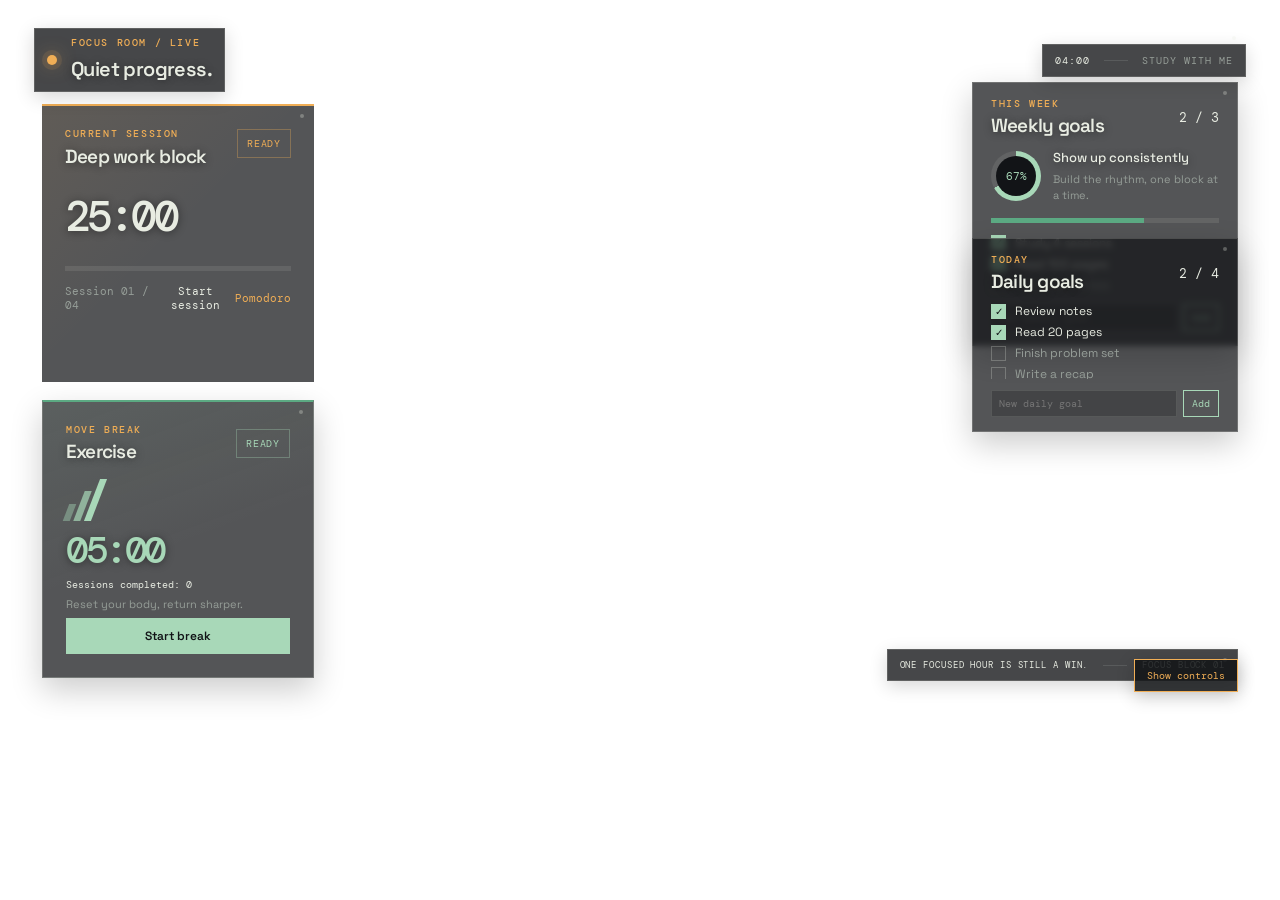
==== index.html @ 74abcd3d "Add stream overlay and EC2 deployment" ====
<!doctype html>
<html lang="en">
<head>
  <meta charset="UTF-8">
  <meta name="viewport" content="width=device-width, initial-scale=1.0">
  <meta name="theme-color" content="#121417">
  <title>Focus Room Overlay</title>
  <link rel="preconnect" href="https://fonts.googleapis.com">
  <link rel="preconnect" href="https://fonts.gstatic.com" crossorigin>
  <link href="https://fonts.googleapis.com/css2?family=DM+Mono:wght@400;500&family=Space+Grotesk:wght@400;500;600;700&display=swap" rel="stylesheet">
  <link rel="stylesheet" href="styles.css">
</head>
<body>
  <main class="overlay-shell">
    <div class="grid-glow" aria-hidden="true"></div>
    <header class="topbar widget" data-widget="topbar">
      <div class="brand-lockup">
        <span class="live-dot"></span>
        <div>
          <p class="eyebrow">FOCUS ROOM / LIVE</p>
          <h1>Quiet progress.</h1>
        </div>
      </div>
      <div class="topbar-meta">
        <span id="clock">00:00</span>
        <span class="meta-divider"></span>
        <span>STUDY WITH ME</span>
      </div>
    </header>

    <section class="layout" aria-label="Stream overlay">
      <div class="main-column">
        <section class="timer-panel panel-accent widget" data-widget="study" aria-labelledby="study-heading">
          <div class="panel-heading">
            <div>
              <p class="eyebrow">CURRENT SESSION</p>
              <h2 id="study-heading">Deep work block</h2>
            </div>
            <span class="status-chip" id="studyStatus">READY</span>
          </div>
          <div class="study-timer" id="studyTimer">25:00</div>
          <div class="timer-progress"><span id="studyProgress"></span></div>
          <div class="timer-footer">
            <span id="sessionLabel">Session 01 / 04</span>
            <button class="timer-action" id="studyButton" type="button">Start session</button>
            <span id="sessionMode">Pomodoro</span>
          </div>
        </section>

        <section class="goals-grid">
          <article class="goal-panel panel widget" data-widget="weekly" aria-labelledby="week-heading">
            <div class="panel-heading compact">
              <div>
                <p class="eyebrow">THIS WEEK</p>
                <h2 id="week-heading">Weekly goals</h2>
              </div>
              <span class="goal-count" id="weekCount">3 / 6</span>
            </div>
            <div class="goal-ring-row">
              <div class="goal-ring" id="weekRing"><span id="weekPercent">50%</span></div>
              <div class="goal-copy">
                <strong>Show up consistently</strong>
                <span>Build the rhythm, one block at a time.</span>
              </div>
            </div>
            <div class="mini-progress"><span id="weekProgress"></span></div>
            <div class="weekly-list" id="weeklyList">
              <div class="goal-item complete" role="button" tabindex="0"><span class="checkmark">&#10003;</span><span>Study 4 sessions</span></div>
              <div class="goal-item complete" role="button" tabindex="0"><span class="checkmark">&#10003;</span><span>Read 100 pages</span></div>
              <div class="goal-item" role="button" tabindex="0"><span class="checkmark"></span><span>Exercise 3 times</span></div>
            </div>
            <div class="add-goal-row">
              <input id="weeklyGoalInput" type="text" maxlength="30" placeholder="New weekly goal" aria-label="New weekly goal">
              <button id="addWeeklyGoal" type="button">Add</button>
            </div>
          </article>

          <article class="goal-panel panel widget" data-widget="daily" aria-labelledby="day-heading">
            <div class="panel-heading compact">
              <div>
                <p class="eyebrow">TODAY</p>
                <h2 id="day-heading">Daily goals</h2>
              </div>
              <span class="goal-count" id="dayCount">2 / 4</span>
            </div>
            <div class="daily-list" id="dailyList">
              <div class="goal-item complete" role="button" tabindex="0" data-goal="0"><span class="checkmark">&#10003;</span><span>Review notes</span></div>
              <div class="goal-item complete" role="button" tabindex="0" data-goal="1"><span class="checkmark">&#10003;</span><span>Read 20 pages</span></div>
              <div class="goal-item" role="button" tabindex="0" data-goal="2"><span class="checkmark"></span><span>Finish problem set</span></div>
              <div class="goal-item" role="button" tabindex="0" data-goal="3"><span class="checkmark"></span><span>Write a recap</span></div>
            </div>
            <div class="add-goal-row">
              <input id="dailyGoalInput" type="text" maxlength="30" placeholder="New daily goal" aria-label="New daily goal">
              <button id="addDailyGoal" type="button">Add</button>
            </div>
          </article>
        </section>
      </div>

      <aside class="side-column">
        <section class="exercise-panel panel widget" id="exercisePanel" data-widget="exercise" aria-labelledby="exercise-heading">
          <div class="panel-heading compact">
            <div>
              <p class="eyebrow">MOVE BREAK</p>
              <h2 id="exercise-heading">Exercise</h2>
            </div>
            <span class="status-chip mint" id="exerciseStatus">READY</span>
          </div>
          <div class="exercise-icon" aria-hidden="true"><span></span><span></span><span></span></div>
          <div class="exercise-time" id="exerciseTimer">05:00</div>
          <span class="exercise-sessions" id="exerciseSessions">Sessions completed: 0</span>
          <p class="exercise-note">Reset your body, return sharper.</p>
          <button class="primary-button" id="exerciseButton" type="button">Start break</button>
        </section>

        <section class="controls-panel panel widget is-hidden" id="controlsPanel" data-widget="controls" aria-label="Overlay controls">
          <div class="controls-heading">
            <p class="eyebrow">OVERLAY CONTROLS</p>
            <span class="key-hint">LOCAL ONLY</span>
          </div>
          <div class="duration-row">
            <label for="studyMinutes">Focus minutes</label>
            <input id="studyMinutes" type="number" min="1" max="180" value="25" aria-label="Focus minutes">
            <button id="applyStudyMinutes" type="button">Apply</button>
          </div>
          <div class="duration-row">
            <label for="sessionTotal">Total sessions</label>
            <input id="sessionTotal" type="number" min="1" max="24" value="4" aria-label="Total study sessions">
            <button id="applySessionTotal" type="button">Apply</button>
          </div>
          <div class="control-row"><span>Study session</span><button class="toggle on" id="studyToggle" type="button" aria-label="Toggle study session" aria-pressed="true"><span></span></button></div>
          <div class="control-row"><span>Weekly goals</span><button class="toggle on" id="weekToggle" type="button" aria-label="Toggle weekly goals" aria-pressed="true"><span></span></button></div>
          <div class="control-row"><span>Daily goals</span><button class="toggle on" id="dayToggle" type="button" aria-label="Toggle daily goals" aria-pressed="true"><span></span></button></div>
          <div class="control-row"><span>Exercise counter</span><button class="toggle on" id="exerciseToggle" type="button" aria-label="Toggle exercise counter" aria-pressed="true"><span></span></button></div>
          <button class="brb-button" id="brbButton" type="button">Show Be Right Back</button>
        </section>
      </aside>
    </section>

    <footer class="footer-bar widget" data-widget="footer">
      <span>ONE FOCUSED HOUR IS STILL A WIN.</span>
      <span class="footer-rule"></span>
      <span id="footerSession">FOCUS BLOCK 01</span>
    </footer>

    <button class="show-all-button" id="controlsButton" type="button" aria-expanded="false">Show controls</button>

    <section class="brb-overlay is-hidden" id="brbOverlay" aria-label="Be right back screen" aria-hidden="true">
      <div class="brb-mark" aria-hidden="true"><span></span><span></span><span></span></div>
      <p class="eyebrow">FOCUS ROOM / PAUSED</p>
      <h2>Be right back</h2>
      <p class="brb-caption">The next focus block starts soon.</p>
      <button class="brb-dismiss" id="brbDismiss" type="button">Return to stream</button>
    </section>
  </main>
  <script src="script.js"></script>
</body>
</html>
---- styles.css ----
:root {
  --ink: #121417;
  --panel: rgba(27, 31, 32, 0.92);
  --panel-soft: rgba(31, 36, 36, 0.72);
  --line: rgba(218, 225, 213, 0.13);
  --muted: #969e98;
  --paper: #e8ece2;
  --amber: #f0ae56;
  --amber-deep: #bd7733;
  --mint: #a8d8b8;
  --mint-deep: #5caa83;
  --mono: "DM Mono", Consolas, monospace;
  --display: "Space Grotesk", "Trebuchet MS", sans-serif;
}

* { box-sizing: border-box; }

body {
  margin: 0;
  width: 100vw;
  height: 100vh;
  overflow: hidden;
  background: transparent;
  color: var(--paper);
  font-family: var(--display);
}

button { font: inherit; }

.overlay-shell {
  position: relative;
  width: 1280px;
  height: 720px;
  overflow: hidden;
  padding: 0;
  transform-origin: top left;
}

.grid-glow {
  display: none;
}

.topbar, .layout, .footer-bar { z-index: 1; }
.topbar, .footer-bar, .panel-heading, .timer-footer, .controls-heading, .control-row { display: flex; align-items: center; justify-content: space-between; }

.widget { position: absolute; touch-action: none; cursor: grab; }
.widget:active { cursor: grabbing; }
.widget.dragging { z-index: 10; opacity: 0.86; }
.widget::after { position: absolute; top: 8px; right: 10px; width: 4px; height: 4px; border-radius: 50%; background: currentColor; opacity: 0.3; content: ""; pointer-events: none; }

.brand-lockup, .topbar-meta, .footer-bar { padding: 9px 12px; border: 1px solid rgba(232,236,226,0.16); background: rgba(18,20,23,0.78); box-shadow: 0 5px 18px rgba(0,0,0,0.16); }
.brand-lockup { display: flex; align-items: center; gap: 14px; }
.live-dot { width: 10px; height: 10px; border-radius: 50%; background: var(--amber); box-shadow: 0 0 0 5px rgba(240,174,86,0.11), 0 0 18px rgba(240,174,86,0.55); }
.eyebrow { margin: 0 0 8px; color: var(--amber); font: 500 10px/1 var(--mono); letter-spacing: 0.16em; }
h1, h2, p { margin: 0; }
h1 { font-size: 20px; letter-spacing: -0.03em; font-weight: 600; }
.topbar-meta { display: flex; align-items: center; gap: 14px; color: var(--muted); font: 10px var(--mono); letter-spacing: 0.1em; }
.topbar-meta #clock { color: var(--paper); }
.meta-divider, .footer-rule { width: 24px; height: 1px; background: var(--line); }

.topbar { top: 28px; left: 34px; right: 34px; }
.layout { position: static; }
.main-column, .side-column { display: contents; }
.panel { border: 1px solid rgba(232,236,226,0.2); background: rgba(18, 20, 23, 0.72); box-shadow: 0 12px 30px rgba(0,0,0,0.2); backdrop-filter: blur(3px); }
.timer-panel { top: 104px; left: 42px; width: 272px; height: 278px; padding: 23px; border-top: 2px solid var(--amber); background: linear-gradient(135deg, rgba(240,174,86,0.08), transparent 48%), rgba(18,20,23,0.72); }
.panel-heading { align-items: flex-start; }
h2 { font-size: 19px; line-height: 1; font-weight: 600; letter-spacing: -0.04em; }
.status-chip, .key-hint { padding: 7px 9px; border: 1px solid rgba(240,174,86,0.32); color: var(--amber); font: 10px var(--mono); letter-spacing: 0.08em; }
.status-chip.mint { border-color: rgba(168,216,184,0.32); color: var(--mint); }
.study-timer { margin-top: 29px; color: var(--paper); font: 500 43px/1 var(--mono); letter-spacing: -0.09em; }
.timer-progress, .mini-progress { height: 5px; overflow: hidden; background: rgba(232,236,226,0.1); }
.timer-progress { margin-top: 28px; }
.timer-progress span, .mini-progress span { display: block; height: 100%; width: 0; background: linear-gradient(90deg, var(--amber-deep), var(--amber)); transition: width 0.3s ease; }
.timer-footer { margin-top: 13px; color: var(--muted); font: 11px var(--mono); }
.timer-footer span:last-child { color: var(--amber); }
.timer-action { padding: 0; border: 0; color: var(--paper); background: none; font: 11px var(--mono); cursor: pointer; }
.timer-action:hover { color: var(--amber); }

.goals-grid { display: contents; }
.goal-panel { right: 42px; width: 266px; min-height: 145px; padding: 16px 18px 14px; }
.goal-panel[data-widget="weekly"] { top: 82px; }
.goal-panel[data-widget="daily"] { top: 238px; }
.compact { align-items: center; }
.compact .eyebrow { margin-bottom: 7px; }
.goal-count { color: var(--paper); font: 13px var(--mono); }
.goal-ring-row { display: flex; align-items: center; gap: 12px; margin-top: 14px; }
.goal-ring { display: grid; width: 50px; height: 50px; flex: 0 0 50px; place-items: center; border-radius: 50%; background: conic-gradient(var(--mint) 0 50%, rgba(232,236,226,0.09) 50% 100%); }
.goal-ring::after { position: absolute; width: 40px; height: 40px; border-radius: 50%; background: var(--ink); content: ""; }
.goal-ring span { z-index: 1; color: var(--mint); font: 11px var(--mono); }
.goal-copy { display: grid; gap: 6px; }
.goal-copy strong { font-size: 13px; font-weight: 500; }
.widget h1, .widget h2, .widget strong, .widget .study-timer, .widget .exercise-time { text-shadow: 0 1px 8px rgba(0,0,0,0.45); }
.goal-copy span, .exercise-note { color: var(--muted); font-size: 11px; line-height: 1.45; }
.mini-progress { margin-top: 14px; }
.mini-progress span { width: 50%; background: var(--mint-deep); }
.weekly-list, .daily-list { max-height: 76px; overflow-y: auto; padding-right: 5px; scrollbar-color: rgba(168,216,184,0.65) rgba(232,236,226,0.08); scrollbar-width: thin; }
.weekly-list { display: grid; gap: 5px; margin-top: 12px; }
.add-goal-row { display: flex; gap: 6px; margin-top: 11px; }
.add-goal-row input { min-width: 0; flex: 1; padding: 6px 7px; border: 1px solid var(--line); outline: none; color: var(--paper); background: rgba(0,0,0,0.2); font: 10px var(--mono); }
.add-goal-row input:focus { border-color: var(--mint); }
.add-goal-row button { padding: 6px 8px; border: 1px solid var(--mint); color: var(--mint); background: transparent; font: 10px var(--mono); cursor: pointer; }
.add-goal-row button:hover { color: var(--ink); background: var(--mint); }
.daily-list { display: grid; gap: 5px; margin-top: 12px; }
.goal-item { display: flex; align-items: center; gap: 9px; padding: 0; border: 0; color: var(--muted); background: none; font-size: 12px; text-align: left; cursor: pointer; }
.goal-item:hover { color: var(--paper); }
.delete-goal { margin-left: auto; padding: 0 2px; border: 0; color: var(--muted); background: transparent; font: 14px/1 var(--mono); cursor: pointer; opacity: 0; }
.goal-item:hover .delete-goal, .delete-goal:focus { opacity: 1; }
.delete-goal:hover { color: var(--amber); }
.checkmark { display: grid; width: 15px; height: 15px; place-items: center; border: 1px solid rgba(232,236,226,0.25); color: var(--ink); font-size: 10px; }
.goal-item.complete { color: var(--paper); }
.goal-item.complete .checkmark { border-color: var(--mint); background: var(--mint); }

.exercise-panel { top: 400px; left: 42px; width: 272px; height: 278px; display: flex; flex-direction: column; overflow: hidden; padding: 23px; border-top: 2px solid var(--mint-deep); background: linear-gradient(160deg, rgba(168,216,184,0.08), transparent 52%), rgba(18,20,23,0.72); }
.exercise-icon { display: flex; align-items: flex-end; gap: 6px; height: 42px; margin-top: 18px; }
.exercise-icon span { display: block; width: 7px; background: var(--mint); transform: skew(-21deg); }
.exercise-icon span:nth-child(1) { height: 17px; opacity: 0.42; }
.exercise-icon span:nth-child(2) { height: 30px; opacity: 0.7; }
.exercise-icon span:nth-child(3) { height: 42px; }
.exercise-time { margin-top: 10px; color: var(--mint); font: 500 38px/1 var(--mono); letter-spacing: -0.09em; }
.exercise-sessions { display: block; margin-top: 9px; color: var(--paper); font: 10px var(--mono); }
.exercise-note { margin-top: 6px; }
.primary-button { width: 100%; margin-top: auto; padding: 9px; border: 1px solid var(--mint); color: var(--ink); background: var(--mint); font-size: 12px; font-weight: 600; cursor: pointer; transition: background 0.2s, color 0.2s; }
.primary-button:hover { background: transparent; color: var(--mint); }

.controls-panel { right: 42px; bottom: 112px; width: 272px; max-height: 310px; overflow-y: auto; padding: 17px 20px; scrollbar-color: rgba(240,174,86,0.65) rgba(232,236,226,0.08); scrollbar-width: thin; }
.controls-heading { margin-bottom: 13px; }
.key-hint { padding: 4px 6px; border-color: var(--line); color: var(--muted); font-size: 8px; }
.duration-row { display: grid; grid-template-columns: 1fr 48px 45px; align-items: center; gap: 6px; margin-bottom: 8px; color: var(--muted); font-size: 11px; }
.duration-row input { width: 48px; padding: 5px 4px; border: 1px solid var(--line); outline: none; color: var(--paper); background: rgba(0,0,0,0.2); font: 10px var(--mono); text-align: center; }
.duration-row input:focus { border-color: var(--amber); }
.duration-row button { padding: 5px 3px; border: 1px solid var(--amber); color: var(--amber); background: transparent; font: 9px var(--mono); cursor: pointer; }
.duration-row button:hover { color: var(--ink); background: var(--amber); }
.control-row { min-height: 33px; border-top: 1px solid rgba(232,236,226,0.07); color: var(--muted); font-size: 11px; }
.brb-button { width: 100%; margin-top: 13px; padding: 9px 10px; border: 1px solid var(--amber); color: var(--amber); background: transparent; font: 10px var(--mono); letter-spacing: 0.04em; cursor: pointer; }
.brb-button:hover { color: var(--ink); background: var(--amber); }
.toggle { position: relative; width: 29px; height: 16px; padding: 2px; border: 1px solid var(--line); border-radius: 20px; background: transparent; cursor: pointer; }
.toggle span { display: block; width: 10px; height: 10px; border-radius: 50%; background: var(--muted); transition: transform 0.2s, background 0.2s; }
.toggle.on { border-color: var(--amber); }
.toggle.on span { background: var(--amber); transform: translateX(13px); }

.footer-bar { right: 42px; bottom: 39px; color: var(--paper); font: 9px var(--mono); letter-spacing: 0.1em; }
.footer-bar .footer-rule { flex: 1; max-width: 180px; margin: 0 15px; }
.show-all-button { position: absolute; right: 42px; bottom: 28px; z-index: 20; padding: 9px 12px; border: 1px solid var(--amber); color: var(--amber); background: rgba(18,20,23,0.86); box-shadow: 0 5px 18px rgba(0,0,0,0.2); font: 10px var(--mono); cursor: pointer; }
.show-all-button:hover { color: var(--ink); background: var(--amber); }

.brb-overlay { position: absolute; inset: 0; z-index: 50; display: grid; place-items: center; align-content: center; background: #121417; color: var(--paper); text-align: center; }
.brb-overlay::before { position: absolute; inset: 34px; border: 1px solid rgba(232,236,226,0.14); content: ""; }
.brb-overlay .eyebrow, .brb-overlay h2, .brb-overlay .brb-caption, .brb-overlay button, .brb-mark { position: relative; z-index: 1; }
.brb-overlay h2 { margin: 10px 0 12px; color: var(--paper); font-size: 64px; letter-spacing: -0.06em; }
.brb-caption { color: var(--muted); font-size: 13px; }
.brb-mark { display: flex; align-items: flex-end; gap: 7px; height: 46px; margin-bottom: 22px; }
.brb-mark span { width: 8px; background: var(--amber); transform: skew(-20deg); }
.brb-mark span:nth-child(1) { height: 20px; opacity: 0.45; }
.brb-mark span:nth-child(2) { height: 33px; opacity: 0.7; }
.brb-mark span:nth-child(3) { height: 46px; }
.brb-dismiss { margin-top: 28px; padding: 11px 18px; border: 1px solid var(--amber); color: var(--ink); background: var(--amber); font: 11px var(--mono); cursor: pointer; }
.brb-dismiss:hover { color: var(--amber); background: transparent; }

.is-hidden { display: none !important; }
@media (max-width: 900px) {
  .overlay-shell { transform-origin: top left; }
}
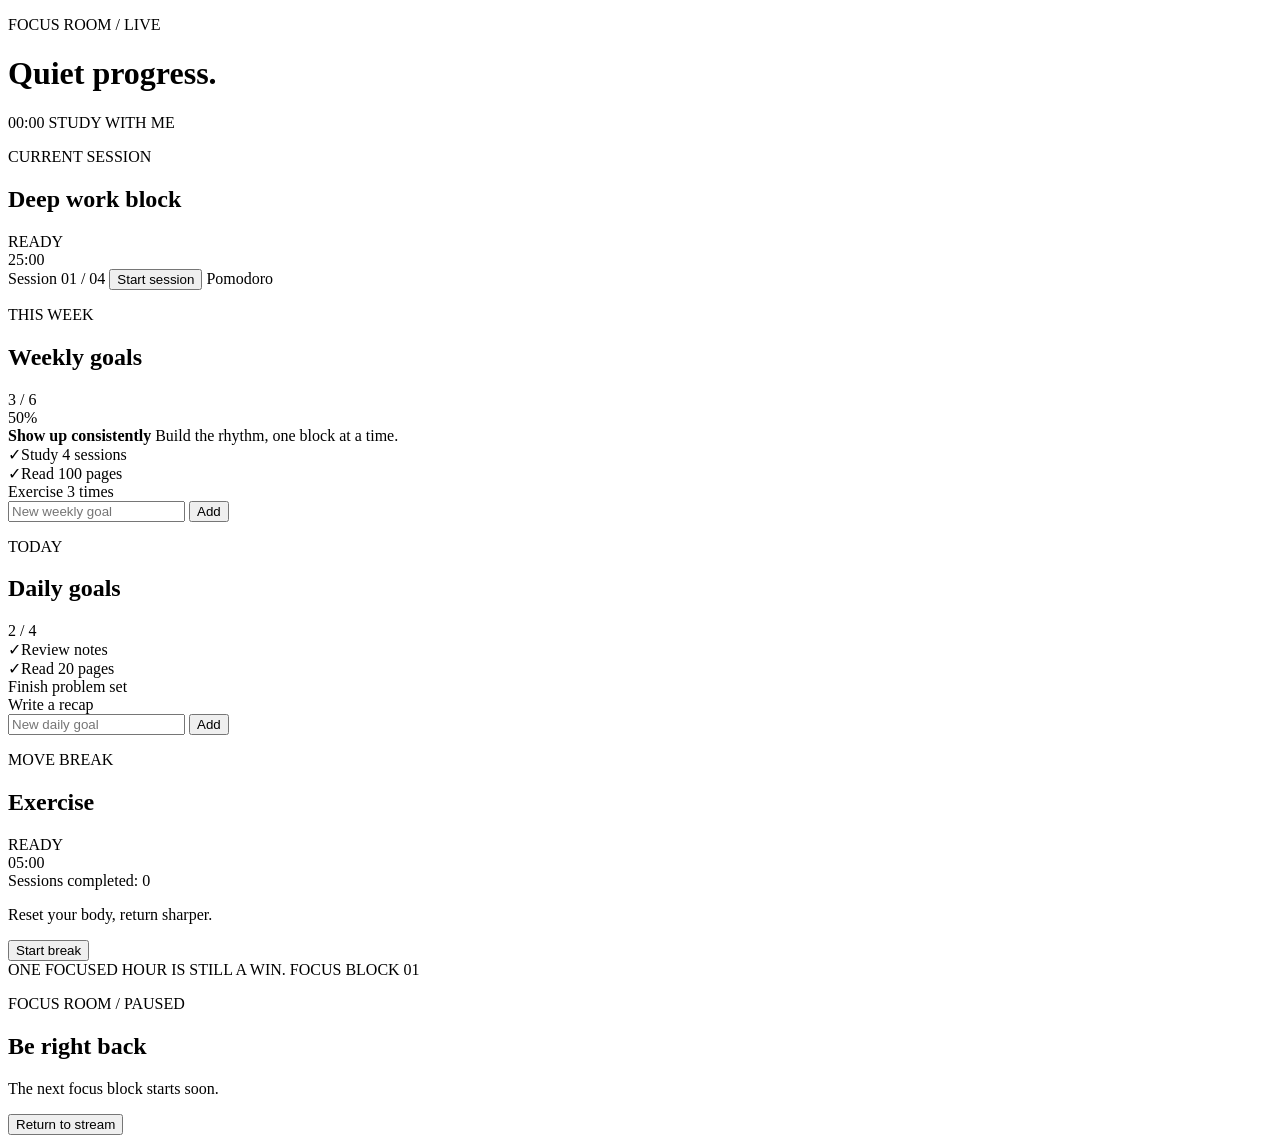
==== commit b346a0ec: "Convert overlay to Django admin app" ====
--- a/index.html
+++ b/index.html
@@ -8,7 +8,7 @@
   <link rel="preconnect" href="https://fonts.googleapis.com">
   <link rel="preconnect" href="https://fonts.gstatic.com" crossorigin>
   <link href="https://fonts.googleapis.com/css2?family=DM+Mono:wght@400;500&family=Space+Grotesk:wght@400;500;600;700&display=swap" rel="stylesheet">
-  <link rel="stylesheet" href="styles.css">
+  <link rel="stylesheet" href="/static/styles.css">
 </head>
 <body>
   <main class="overlay-shell">
@@ -113,27 +113,6 @@
           <button class="primary-button" id="exerciseButton" type="button">Start break</button>
         </section>
 
-        <section class="controls-panel panel widget is-hidden" id="controlsPanel" data-widget="controls" aria-label="Overlay controls">
-          <div class="controls-heading">
-            <p class="eyebrow">OVERLAY CONTROLS</p>
-            <span class="key-hint">LOCAL ONLY</span>
-          </div>
-          <div class="duration-row">
-            <label for="studyMinutes">Focus minutes</label>
-            <input id="studyMinutes" type="number" min="1" max="180" value="25" aria-label="Focus minutes">
-            <button id="applyStudyMinutes" type="button">Apply</button>
-          </div>
-          <div class="duration-row">
-            <label for="sessionTotal">Total sessions</label>
-            <input id="sessionTotal" type="number" min="1" max="24" value="4" aria-label="Total study sessions">
-            <button id="applySessionTotal" type="button">Apply</button>
-          </div>
-          <div class="control-row"><span>Study session</span><button class="toggle on" id="studyToggle" type="button" aria-label="Toggle study session" aria-pressed="true"><span></span></button></div>
-          <div class="control-row"><span>Weekly goals</span><button class="toggle on" id="weekToggle" type="button" aria-label="Toggle weekly goals" aria-pressed="true"><span></span></button></div>
-          <div class="control-row"><span>Daily goals</span><button class="toggle on" id="dayToggle" type="button" aria-label="Toggle daily goals" aria-pressed="true"><span></span></button></div>
-          <div class="control-row"><span>Exercise counter</span><button class="toggle on" id="exerciseToggle" type="button" aria-label="Toggle exercise counter" aria-pressed="true"><span></span></button></div>
-          <button class="brb-button" id="brbButton" type="button">Show Be Right Back</button>
-        </section>
       </aside>
     </section>
 
@@ -143,8 +122,6 @@
       <span id="footerSession">FOCUS BLOCK 01</span>
     </footer>
 
-    <button class="show-all-button" id="controlsButton" type="button" aria-expanded="false">Show controls</button>
-
     <section class="brb-overlay is-hidden" id="brbOverlay" aria-label="Be right back screen" aria-hidden="true">
       <div class="brb-mark" aria-hidden="true"><span></span><span></span><span></span></div>
       <p class="eyebrow">FOCUS ROOM / PAUSED</p>
@@ -153,6 +130,6 @@
       <button class="brb-dismiss" id="brbDismiss" type="button">Return to stream</button>
     </section>
   </main>
-  <script src="script.js"></script>
+  <script src="/static/script.js"></script>
 </body>
 </html>
